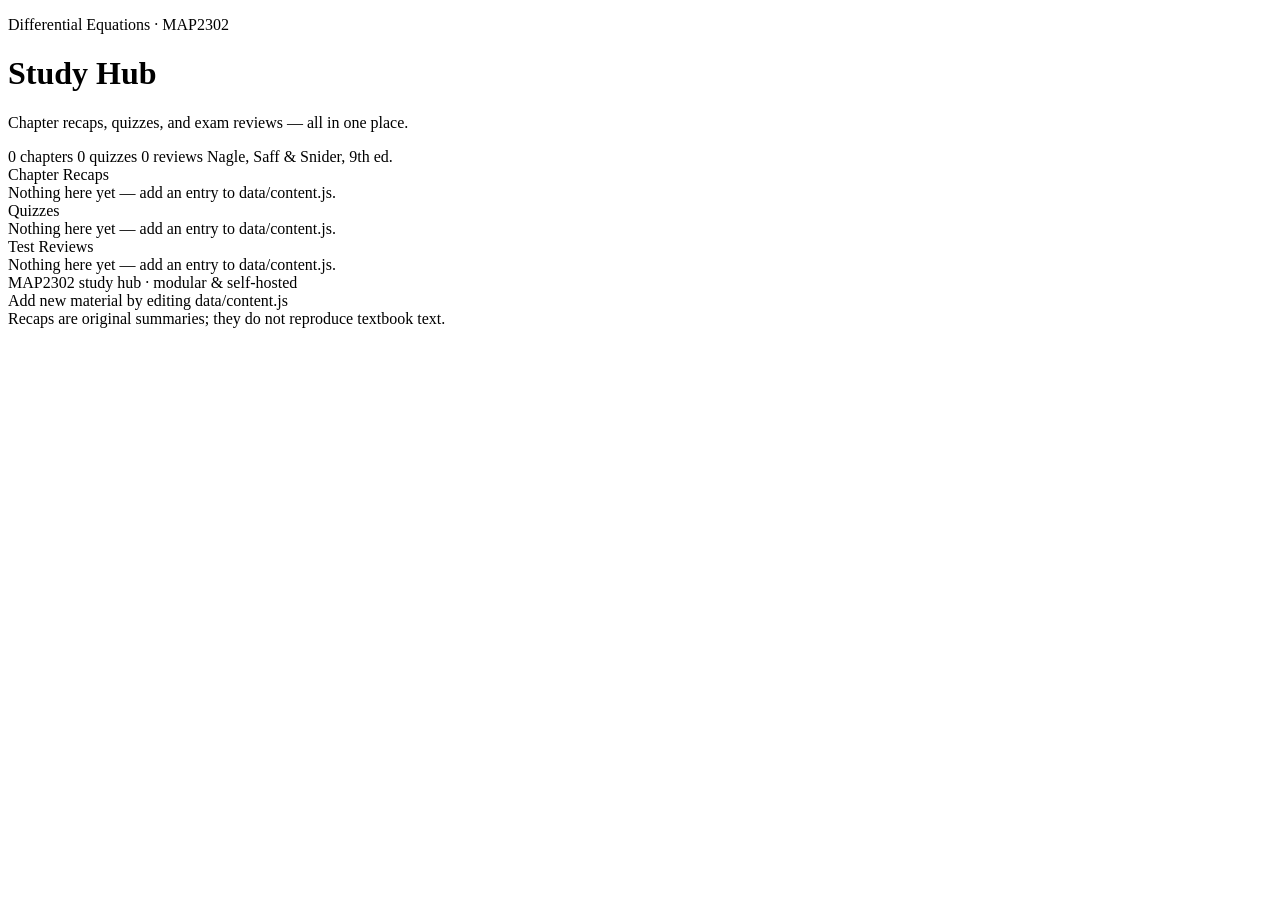
==== index.html @ 3d9bcb6f "First Init" ====
<!DOCTYPE html>
<html lang="en">
<head>
<meta charset="UTF-8">
<meta name="viewport" content="width=device-width, initial-scale=1.0">
<title>MAP2302 — Study Hub</title>
<link rel="stylesheet" href="assets/style.css">
</head>
<body>
<div class="wrap">

  <header class="masthead">
    <p class="eyebrow">Differential Equations · MAP2302</p>
    <h1 class="title">Study&nbsp;Hub</h1>
    <p class="subtitle">Chapter recaps, quizzes, and exam reviews — all in one place.</p>
    <div class="meta-row">
      <span><i class="dot"></i> <span id="count-chapters">0</span> chapters</span>
      <span><i class="dot"></i> <span id="count-quizzes">0</span> quizzes</span>
      <span><i class="dot"></i> <span id="count-reviews">0</span> reviews</span>
      <span><i class="dot"></i> Nagle, Saff &amp; Snider, 9th ed.</span>
    </div>
  </header>

  <main id="dashboard"></main>

  <footer>
    MAP2302 study hub · modular &amp; self-hosted<br>
    Add new material by editing <span class="kbd">data/content.js</span><br>
    Recaps are original summaries; they do not reproduce textbook text.
  </footer>
</div>

<script src="data/content.js"></script>
<script>
const dash = document.getElementById('dashboard');

function makeCard(item){
  const soon = item.status === 'soon';
  const a = document.createElement('a');
  a.className = 'card' + (soon ? ' soon' : '');
  a.href = soon ? '#' : item.href;
  a.innerHTML = `
    <span class="arrow">→</span>
    <div class="ctype">${item.ctype}</div>
    <div class="ctitle">${item.title}</div>
    <div class="cdesc">${item.desc}</div>
    ${item.tag ? `<span class="ctag">${item.tag}</span>` : ''}
  `;
  return a;
}

function renderSection(label, items, ctype){
  const wrapper = document.createElement('div');
  const head = document.createElement('div');
  head.className = 'section-label';
  head.textContent = label;
  wrapper.appendChild(head);

  if(!items || items.length === 0){
    const e = document.createElement('div');
    e.className = 'empty';
    e.textContent = 'Nothing here yet — add an entry to data/content.js.';
    wrapper.appendChild(e);
  } else {
    const grid = document.createElement('div');
    grid.className = 'card-grid';
    items.forEach(it => grid.appendChild(makeCard({...it, ctype})));
    wrapper.appendChild(grid);
  }
  dash.appendChild(wrapper);
}

const C = window.SITE_CONTENT || {chapters:[],quizzes:[],reviews:[]};
renderSection('Chapter Recaps', C.chapters, 'Recap');
renderSection('Quizzes', C.quizzes, 'Quiz');
renderSection('Test Reviews', C.reviews, 'Review');

// counts (only "ready" items)
const ready = arr => (arr||[]).filter(x=>x.status!=='soon').length;
document.getElementById('count-chapters').textContent = ready(C.chapters);
document.getElementById('count-quizzes').textContent  = ready(C.quizzes);
document.getElementById('count-reviews').textContent  = ready(C.reviews);
</script>
</body>
</html>
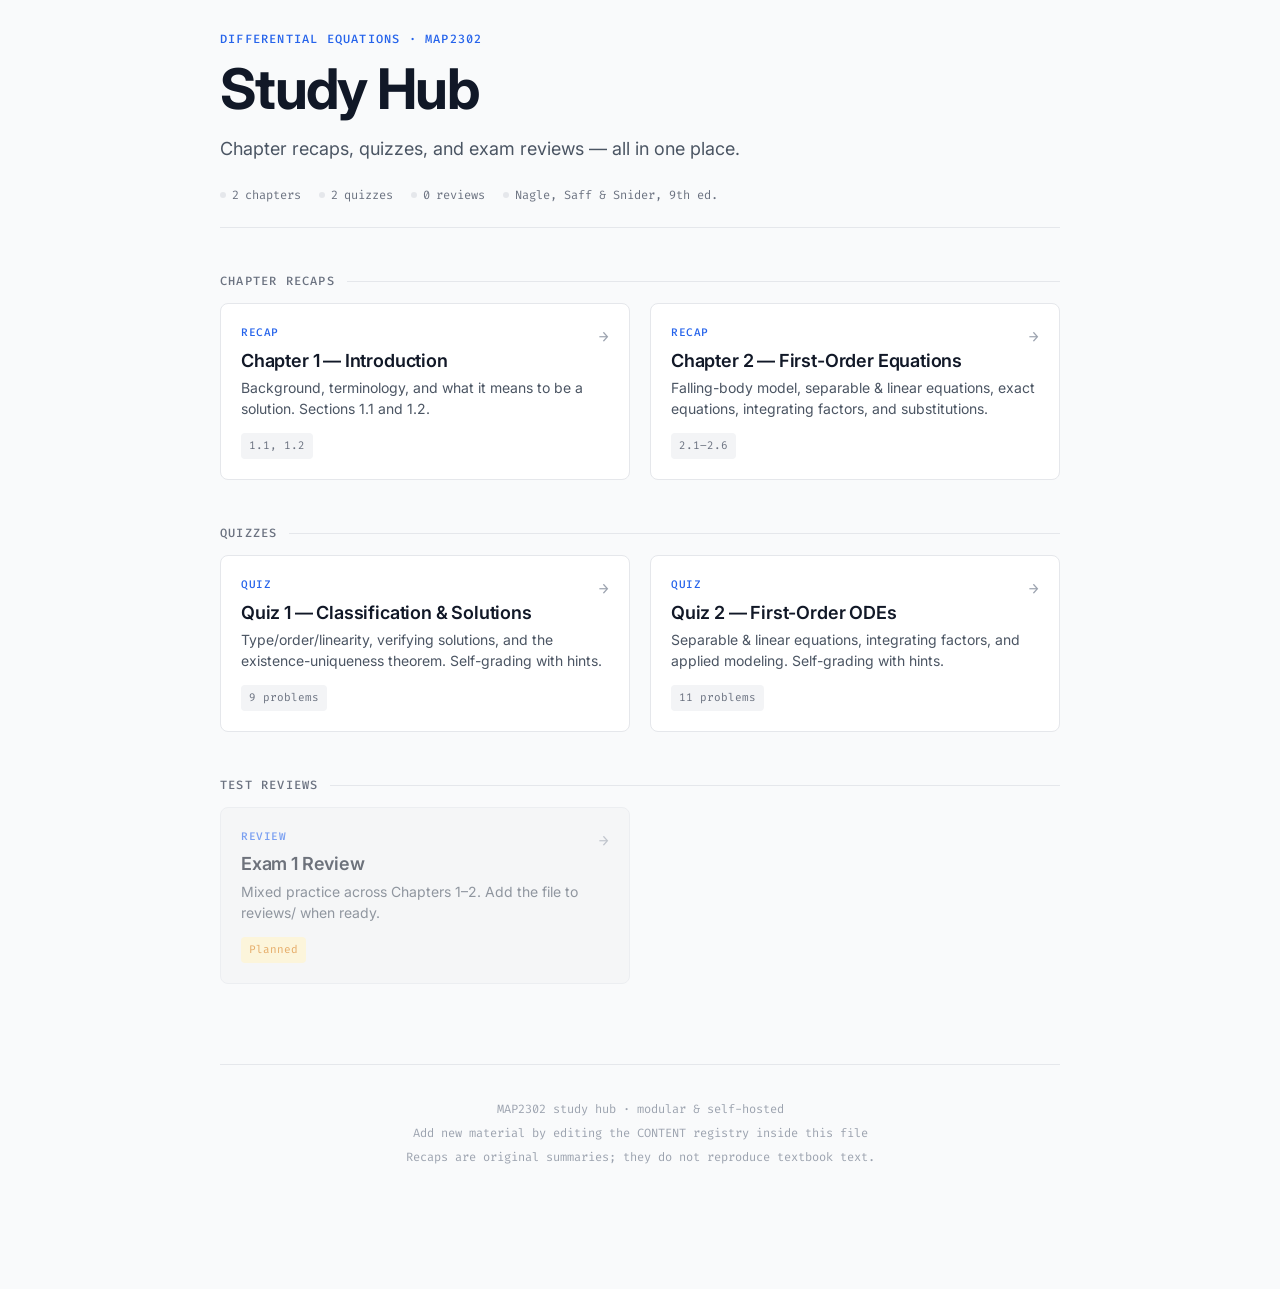
==== commit 2ac1ff46: "Apply automated flat redesign" ====
--- a/index.html
+++ b/index.html
@@ -25,27 +25,88 @@
 
   <footer>
     MAP2302 study hub · modular &amp; self-hosted<br>
-    Add new material by editing <span class="kbd">data/content.js</span><br>
+    Add new material by editing the CONTENT registry inside this file<br>
     Recaps are original summaries; they do not reproduce textbook text.
   </footer>
 </div>
 
-<script src="data/content.js"></script>
 <script>
+/* ============================================================
+   CONTENT REGISTRY  (inlined — edit here to add material)
+   ------------------------------------------------------------
+   This list drives the dashboard cards below. To add a new
+   chapter, quiz, or review: create the HTML file in the right
+   folder, then add one entry to the matching array here.
+
+   Fields:
+     title  - card heading
+     desc   - one-line description
+     href   - path to the HTML file (relative to this index.html)
+     tag    - small label (sections covered, # of problems, etc.)
+     status - "ready" or "soon" (greyed-out placeholder)
+   ============================================================ */
+const CONTENT = {
+
+  chapters: [
+    {
+      title: "Chapter 1 — Introduction",
+      desc: "Background, terminology, and what it means to be a solution. Sections 1.1 and 1.2.",
+      href: "chapters/ch1-introduction.html",
+      tag: "1.1, 1.2",
+      status: "ready"
+    },
+    {
+      title: "Chapter 2 — First-Order Equations",
+      desc: "Falling-body model, separable & linear equations, exact equations, integrating factors, and substitutions.",
+      href: "chapters/ch2-first-order.html",
+      tag: "2.1\u20132.6",
+      status: "ready"
+    }
+  ],
+
+  quizzes: [
+    {
+      title: "Quiz 1 — Classification & Solutions",
+      desc: "Type/order/linearity, verifying solutions, and the existence-uniqueness theorem. Self-grading with hints.",
+      href: "quizzes/quiz1.html",
+      tag: "9 problems",
+      status: "ready"
+    },
+    {
+      title: "Quiz 2 — First-Order ODEs",
+      desc: "Separable & linear equations, integrating factors, and applied modeling. Self-grading with hints.",
+      href: "quizzes/quiz2.html",
+      tag: "11 problems",
+      status: "ready"
+    }
+  ],
+
+  reviews: [
+    {
+      title: "Exam 1 Review",
+      desc: "Mixed practice across Chapters 1\u20132. Add the file to reviews/ when ready.",
+      href: "#",
+      tag: "Planned",
+      status: "soon"
+    }
+  ]
+
+};
+
+/* ============================ RENDER ============================ */
 const dash = document.getElementById('dashboard');
 
-function makeCard(item){
+function makeCard(item, ctype){
   const soon = item.status === 'soon';
   const a = document.createElement('a');
   a.className = 'card' + (soon ? ' soon' : '');
   a.href = soon ? '#' : item.href;
-  a.innerHTML = `
-    <span class="arrow">→</span>
-    <div class="ctype">${item.ctype}</div>
-    <div class="ctitle">${item.title}</div>
-    <div class="cdesc">${item.desc}</div>
-    ${item.tag ? `<span class="ctag">${item.tag}</span>` : ''}
-  `;
+  a.innerHTML =
+    '<span class="arrow">\u2192</span>' +
+    '<div class="ctype">' + ctype + '</div>' +
+    '<div class="ctitle">' + item.title + '</div>' +
+    '<div class="cdesc">' + item.desc + '</div>' +
+    (item.tag ? '<span class="ctag">' + item.tag + '</span>' : '');
   return a;
 }
 
@@ -59,27 +120,25 @@
   if(!items || items.length === 0){
     const e = document.createElement('div');
     e.className = 'empty';
-    e.textContent = 'Nothing here yet — add an entry to data/content.js.';
+    e.textContent = 'Nothing here yet \u2014 add an entry to the CONTENT registry in this file.';
     wrapper.appendChild(e);
   } else {
     const grid = document.createElement('div');
     grid.className = 'card-grid';
-    items.forEach(it => grid.appendChild(makeCard({...it, ctype})));
+    items.forEach(it => grid.appendChild(makeCard(it, ctype)));
     wrapper.appendChild(grid);
   }
   dash.appendChild(wrapper);
 }
 
-const C = window.SITE_CONTENT || {chapters:[],quizzes:[],reviews:[]};
-renderSection('Chapter Recaps', C.chapters, 'Recap');
-renderSection('Quizzes', C.quizzes, 'Quiz');
-renderSection('Test Reviews', C.reviews, 'Review');
+renderSection('Chapter Recaps', CONTENT.chapters, 'Recap');
+renderSection('Quizzes', CONTENT.quizzes, 'Quiz');
+renderSection('Test Reviews', CONTENT.reviews, 'Review');
 
-// counts (only "ready" items)
-const ready = arr => (arr||[]).filter(x=>x.status!=='soon').length;
-document.getElementById('count-chapters').textContent = ready(C.chapters);
-document.getElementById('count-quizzes').textContent  = ready(C.quizzes);
-document.getElementById('count-reviews').textContent  = ready(C.reviews);
+const ready = arr => (arr||[]).filter(x => x.status !== 'soon').length;
+document.getElementById('count-chapters').textContent = ready(CONTENT.chapters);
+document.getElementById('count-quizzes').textContent  = ready(CONTENT.quizzes);
+document.getElementById('count-reviews').textContent  = ready(CONTENT.reviews);
 </script>
 </body>
 </html>
--- a/assets/style.css
+++ b/assets/style.css
@@ -0,0 +1,130 @@
+@import url('https://fonts.googleapis.com/css2?family=Inter:wght@400;500;600;700&family=Fira+Code:wght@400;500&display=swap');
+
+:root {
+  --ink: #111827; --paper: #f9fafb; --paper-2: #f3f4f6; --paper-3: #ffffff;
+  --line: #e5e7eb; --accent: #2563eb; --accent-dark: #1d4ed8; --accent-soft: #dbeafe;
+  --warn: #d97706; --warn-soft: #fef3c7; --good: #059669; --bad: #dc2626; --bad-soft: #fee2e2;
+  --shadow: rgba(0, 0, 0, 0.08);
+  --mono: "Fira Code", ui-monospace, Menlo, monospace;
+  --serif: "Inter", system-ui, -apple-system, sans-serif; 
+}
+
+* { box-sizing: border-box; }
+html { scroll-behavior: smooth; }
+body { margin: 0; background: var(--paper); color: var(--ink); font-family: var(--serif); font-size: 16px; line-height: 1.6; -webkit-font-smoothing: antialiased; }
+body::before { display: none; }
+
+.wrap { position: relative; z-index: 1; max-width: 880px; margin: 0 auto; padding: 0 20px 120px; }
+.wrap.narrow { max-width: 760px; }
+.topnav { position: relative; z-index: 5; display: flex; align-items: center; justify-content: space-between; gap: 16px; max-width: 880px; margin: 0 auto; padding: 18px 20px 0; flex-wrap: wrap; }
+.topnav a.home { font-family: var(--mono); font-size: 12px; letter-spacing: .05em; text-transform: uppercase; color: var(--accent); text-decoration: none; display: inline-flex; align-items: center; gap: 8px; font-weight: 500; }
+.topnav a.home:hover { color: var(--accent-dark); text-decoration: underline; }
+.crumbs { font-family: var(--mono); font-size: 12px; color: #6b7280; }
+header.masthead { border-bottom: 1px solid var(--line); padding: 30px 0 22px; margin-bottom: 24px; }
+.eyebrow { font-family: var(--mono); font-size: 12px; letter-spacing: .1em; text-transform: uppercase; color: var(--accent); margin: 0 0 10px; font-weight: 500; }
+h1.title { font-weight: 700; font-size: clamp(34px, 6.5vw, 56px); line-height: 1.1; margin: 0; letter-spacing: -0.03em; color: #111827; font-family: var(--serif); }
+.subtitle { color: #4b5563; margin: 14px 0 0; font-size: 18px; font-weight: 400; }
+.meta-row { display: flex; flex-wrap: wrap; gap: 18px; margin-top: 22px; font-family: var(--mono); font-size: 12px; color: #6b7280; }
+.meta-row span { display: inline-flex; align-items: center; gap: 6px; }
+.dot { width: 6px; height: 6px; border-radius: 50%; background: var(--line); display: inline-block; }
+
+.prose h2 { font-size: 24px; font-weight: 600; letter-spacing: -0.02em; margin: 42px 0 12px; padding-bottom: 8px; border-bottom: 1px solid var(--line); }
+.prose h3 { font-family: var(--mono); font-size: 14px; letter-spacing: .05em; text-transform: uppercase; color: var(--accent); margin: 28px 0 8px; font-weight: 600; }
+.prose p, .prose ul, .prose ol { margin: 12px 0; color: #374151; }
+.prose ul, .prose ol { padding-left: 22px; }
+.prose li { margin: 6px 0; }
+.lead { font-size: 18px; color: #4b5563; font-weight: 500; }
+
+.box { border: 1px solid var(--line); border-left: 4px solid var(--accent); background: var(--paper-3); border-radius: 6px; padding: 16px 20px; margin: 24px 0; box-shadow: 0 1px 2px var(--shadow); }
+.box h4 { font-family: var(--mono); font-size: 12px; letter-spacing: .05em; text-transform: uppercase; margin: 0 0 8px; color: var(--accent); }
+.box.method { border-left-color: var(--accent); }
+.box.pitfall { border-left-color: var(--bad); }
+.box.pitfall h4 { color: var(--bad); }
+.box.example { border-left-color: var(--warn); background: #fffbeb; }
+.box.example h4 { color: var(--warn); }
+.formula { background: var(--paper-2); border: 1px solid var(--line); border-radius: 6px; padding: 12px 16px; margin: 16px 0; overflow-x: auto; }
+
+table { border-collapse: collapse; width: 100%; margin: 18px 0; font-size: 15px; background: var(--paper-3); box-shadow: 0 1px 2px var(--shadow); border-radius: 6px; overflow: hidden; }
+th, td { border: 1px solid var(--line); padding: 12px 16px; text-align: left; vertical-align: top; }
+th { background: var(--paper-2); font-family: var(--mono); font-size: 12px; font-weight: 600; letter-spacing: .05em; text-transform: uppercase; color: #4b5563; }
+
+.section-label { font-family: var(--mono); font-size: 12px; letter-spacing: .1em; text-transform: uppercase; color: #6b7280; margin: 44px 0 12px; display: flex; align-items: center; gap: 12px; font-weight: 500; }
+.section-label::after { content: ""; flex: 1; height: 1px; background: var(--line); }
+.card-grid { display: grid; grid-template-columns: repeat(auto-fill, minmax(280px, 1fr)); gap: 20px; }
+.card { display: block; text-decoration: none; color: inherit; background: var(--paper-3); border: 1px solid var(--line); border-radius: 8px; padding: 20px; position: relative; overflow: hidden; transition: transform 0.2s ease, box-shadow 0.2s ease, border-color 0.2s; }
+.card:hover { transform: translateY(-2px); box-shadow: 0 10px 15px -3px rgba(0, 0, 0, 0.1), 0 4px 6px -2px rgba(0, 0, 0, 0.05); border-color: #93c5fd; }
+.card .ctype { font-family: var(--mono); font-size: 11px; letter-spacing: .05em; text-transform: uppercase; color: var(--accent); font-weight: 500; }
+.card .ctitle { font-size: 18px; font-weight: 600; margin: 8px 0 6px; line-height: 1.2; letter-spacing: -0.01em; color: #111827; }
+.card .cdesc { font-size: 14px; color: #4b5563; line-height: 1.5; }
+.card .ctag { display: inline-block; margin-top: 14px; font-family: var(--mono); font-size: 11px; color: #6b7280; background: var(--paper-2); border-radius: 4px; padding: 4px 8px; }
+.card .arrow { position: absolute; top: 20px; right: 20px; color: #9ca3af; transition: 0.2s; font-family: var(--mono); }
+.card:hover .arrow { color: var(--accent); transform: translateX(4px); }
+.card.soon { opacity: 0.6; pointer-events: none; background: var(--paper-2); }
+.card.soon .ctag { color: var(--warn); background: var(--warn-soft); }
+.empty { font-family: var(--mono); font-size: 13px; color: #6b7280; padding: 24px; border: 1px dashed #d1d5db; border-radius: 8px; text-align: center; }
+
+footer { margin-top: 80px; padding-top: 32px; border-top: 1px solid var(--line); font-family: var(--mono); font-size: 12px; color: #9ca3af; text-align: center; line-height: 2; }
+.kbd { font-family: var(--mono); background: var(--paper-3); border: 1px solid var(--line); border-radius: 4px; padding: 2px 6px; font-size: 11px; box-shadow: 0 1px 1px var(--shadow); color: #4b5563; }
+a { color: var(--accent); text-decoration: none; }
+a:hover { color: var(--accent-dark); text-decoration: underline; }
+
+.toc { position: sticky; top: 0; background: rgba(249, 250, 251, 0.9); backdrop-filter: blur(8px); border-bottom: 1px solid var(--line); margin: 0 -20px 28px; padding: 12px 20px; font-family: var(--mono); font-size: 13px; z-index: 10; }
+.toc a { text-decoration: none; margin-right: 20px; white-space: nowrap; color: #4b5563; }
+.toc a:hover { color: var(--accent); }
+.toc-scroll { display: flex; gap: 0; overflow-x: auto; -ms-overflow-style: none; scrollbar-width: none; }
+.toc-scroll::-webkit-scrollbar { display: none; }
+
+.scoreboard { position: sticky; top: 0; z-index: 20; margin: 0 -20px 36px; padding: 14px 20px; background: rgba(249, 250, 251, 0.9); backdrop-filter: blur(8px); border-bottom: 1px solid var(--line); display: flex; align-items: center; justify-content: space-between; gap: 16px; flex-wrap: wrap; }
+.score-stats { font-family: var(--mono); font-size: 13px; letter-spacing: .05em; display: flex; gap: 22px; flex-wrap: wrap; }
+.score-stats b { color: var(--accent); font-weight: 600; }
+.score-bar { flex: 1; min-width: 120px; height: 6px; background: var(--paper-2); border: 1px solid var(--line); border-radius: 3px; overflow: hidden; }
+.score-bar i { display: block; height: 100%; width: 0; background: var(--accent); transition: width .5s ease; }
+.btn-reset { font-family: var(--mono); font-size: 11px; letter-spacing: .1em; text-transform: uppercase; background: none; border: 1px solid var(--line); color: var(--ink); padding: 7px 13px; cursor: pointer; border-radius: 4px; transition: .2s; }
+.btn-reset:hover { background: var(--paper-2); }
+
+.q { background: var(--paper-3); border: 1px solid var(--line); border-radius: 8px; margin: 0 0 26px; box-shadow: 0 1px 2px var(--shadow); overflow: hidden; }
+.q-head { display: flex; gap: 16px; align-items: flex-start; padding: 22px 24px 6px; }
+.q-num { font-family: var(--mono); font-weight: 600; font-size: 14px; color: var(--paper-3); background: var(--ink); min-width: 34px; height: 34px; border-radius: 50%; display: flex; align-items: center; justify-content: center; flex-shrink: 0; }
+.q.correct .q-num { background: var(--good); }
+.q.incorrect .q-num { background: var(--bad); }
+.q-body { padding: 0 24px 20px; }
+.q-prompt { margin: 6px 0 16px; font-size: 17px; }
+.q-prompt .sub { display: block; margin: 4px 0 0 18px; color: #4b5563; }
+.tag { font-family: var(--mono); font-size: 10px; letter-spacing: .1em; text-transform: uppercase; color: var(--warn); border: 1px solid var(--warn); border-radius: 4px; padding: 2px 6px; margin-left: 8px; vertical-align: middle; }
+
+.tf-group { display: flex; gap: 10px; flex-wrap: wrap; }
+.tf-btn, .mc-btn { font-family: var(--mono); font-size: 13px; letter-spacing: .05em; background: var(--paper-3); border: 1px solid var(--line); color: var(--ink); padding: 8px 16px; cursor: pointer; border-radius: 4px; transition: .2s; text-align: left; }
+.tf-btn:hover, .mc-btn:hover { border-color: var(--accent); background: var(--accent-soft); }
+.tf-btn.sel, .mc-btn.sel { background: var(--ink); color: var(--paper-3); border-color: var(--ink); }
+.mc-group { display: flex; flex-direction: column; gap: 8px; }
+
+textarea, input[type=text] { width: 100%; font-family: var(--mono); font-size: 14px; line-height: 1.55; background: var(--paper-3); border: 1px solid var(--line); border-radius: 4px; padding: 11px 13px; color: var(--ink); resize: vertical; }
+textarea { min-height: 78px; }
+textarea:focus, input:focus { outline: none; border-color: var(--accent); box-shadow: 0 0 0 2px var(--accent-soft); }
+.field-label { font-family: var(--mono); font-size: 11px; letter-spacing: .1em; text-transform: uppercase; color: #6b7280; margin: 0 0 6px; }
+
+.q-actions { display: flex; gap: 10px; flex-wrap: wrap; margin-top: 16px; align-items: center; }
+.act { font-family: var(--mono); font-size: 11.5px; letter-spacing: .1em; text-transform: uppercase; padding: 9px 16px; cursor: pointer; border-radius: 4px; transition: .2s; border: 1px solid; }
+.act-check { background: var(--accent); color: var(--paper-3); border-color: var(--accent); }
+.act-check:hover { background: var(--accent-dark); }
+.act-hint { background: none; color: var(--warn); border-color: var(--warn); }
+.act-hint:hover { background: var(--warn-soft); }
+.act-show { background: none; color: var(--ink); border-color: var(--line); }
+.act-show:hover { background: var(--paper-2); }
+.act:disabled { opacity: .4; cursor: not-allowed; }
+
+.panel { margin-top: 14px; padding: 14px 16px; border-radius: 4px; font-size: 15px; border-left: 4px solid; display: none; animation: fade .3s ease; }
+.panel.show { display: block; }
+.panel-hint { background: var(--warn-soft); border-color: var(--warn); }
+.panel-ans { background: var(--accent-soft); border-color: var(--accent); }
+.panel-result { background: var(--paper-3); border-color: var(--line); }
+.panel h4 { font-family: var(--mono); font-size: 11px; letter-spacing: .1em; text-transform: uppercase; margin: 0 0 8px; }
+.panel-hint h4 { color: var(--warn); }
+.panel-ans h4 { color: var(--accent); }
+.result-correct { color: var(--good); font-weight: 600; }
+.result-incorrect { color: var(--bad); font-weight: 600; }
+
+.selfgrade { margin-top: 12px; font-size: 15px; }
+.sg-btn { font-family: var(--mono); font-size: 11.5px; letter-spacing: .05em; padding: 7px 14px; margin-right: 8px; cursor: pointer; border-radius: 4px; border: 1px solid var(--line); background: var(--paper-3); transition: .2s; }
+.sg-got { color: var(--good); } .sg-got:hover, .sg-got.sel { background: var(--good); color: var(--paper-3); border-color: var(--good); }
+.sg-miss { color: var(--bad); } .sg-miss:hover, .sg-miss.sel { background: var(--bad); color: var(--paper-3); border-color: var(--bad); }
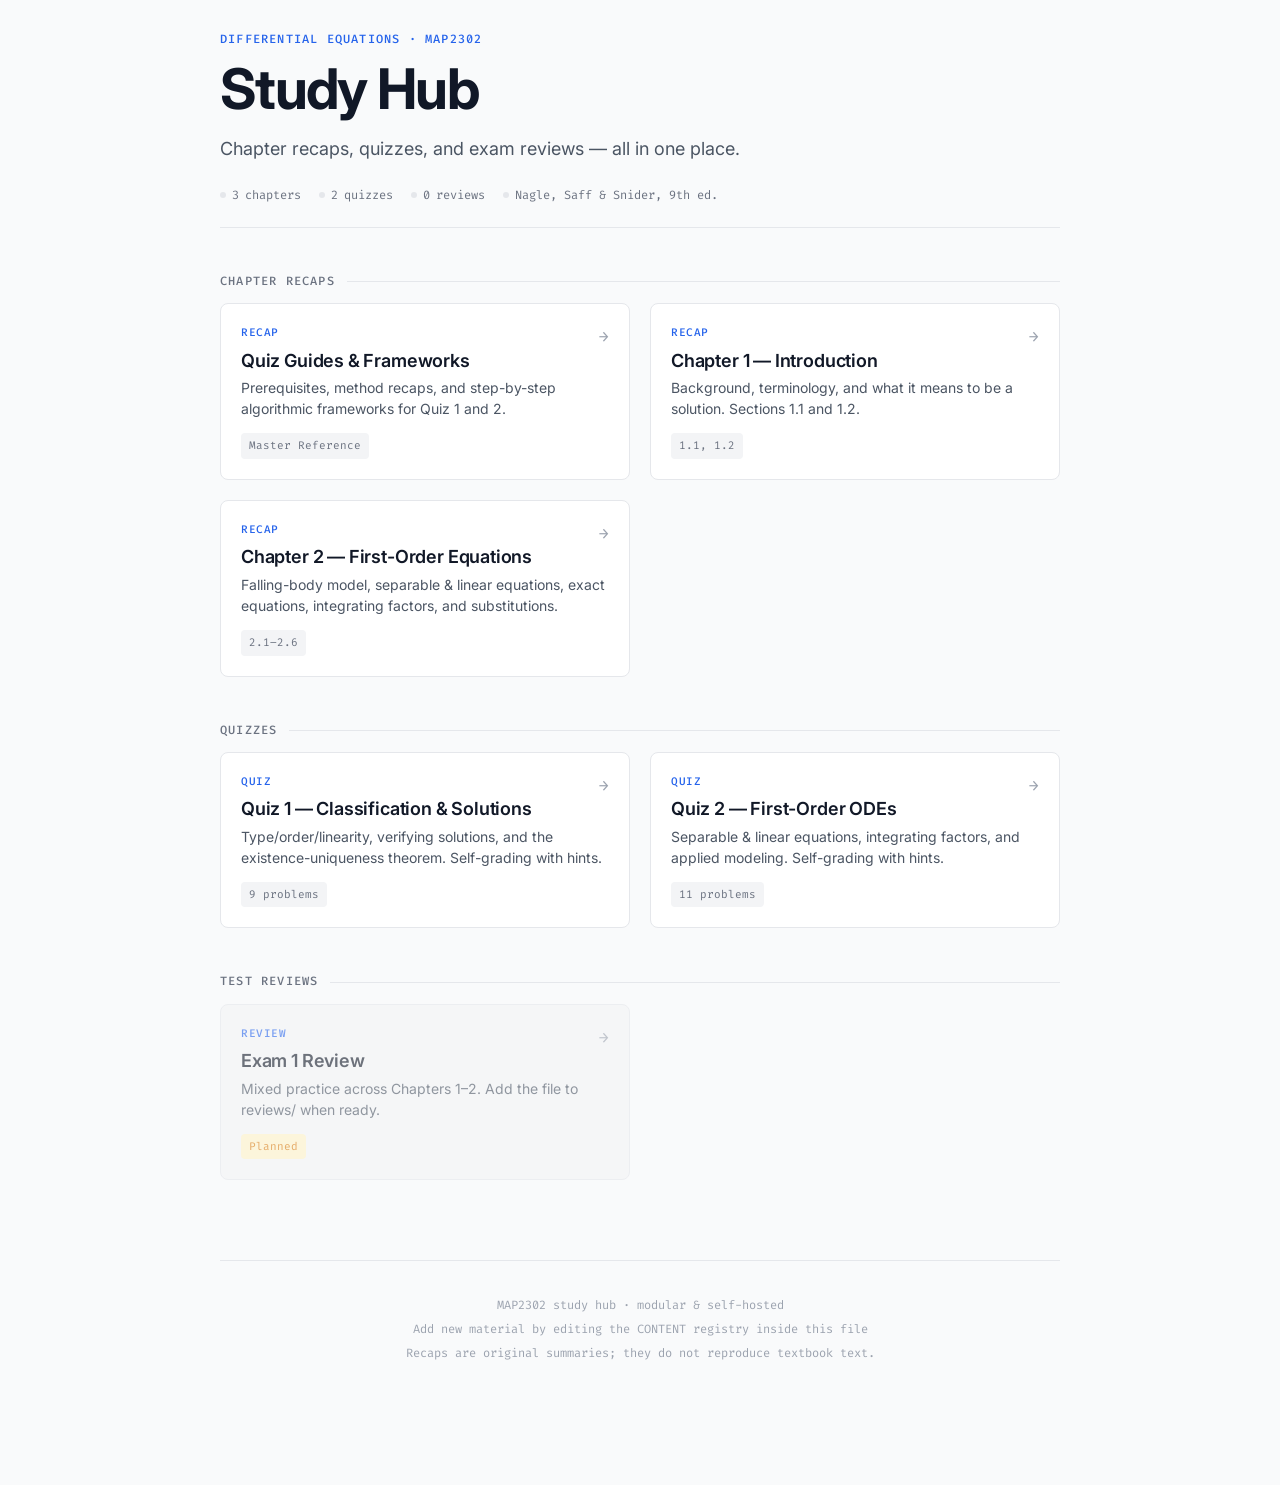
==== commit 8b374e51: "Add Quiz Guides & Frameworks reference page" ====
--- a/index.html
+++ b/index.html
@@ -48,6 +48,13 @@
 const CONTENT = {
 
   chapters: [
+    {
+      title: "Quiz Guides & Frameworks",
+      desc: "Prerequisites, method recaps, and step-by-step algorithmic frameworks for Quiz 1 and 2.",
+      href: "chapters/quiz-guides.html",
+      tag: "Master Reference",
+      status: "ready"
+    },
     {
       title: "Chapter 1 — Introduction",
       desc: "Background, terminology, and what it means to be a solution. Sections 1.1 and 1.2.",
